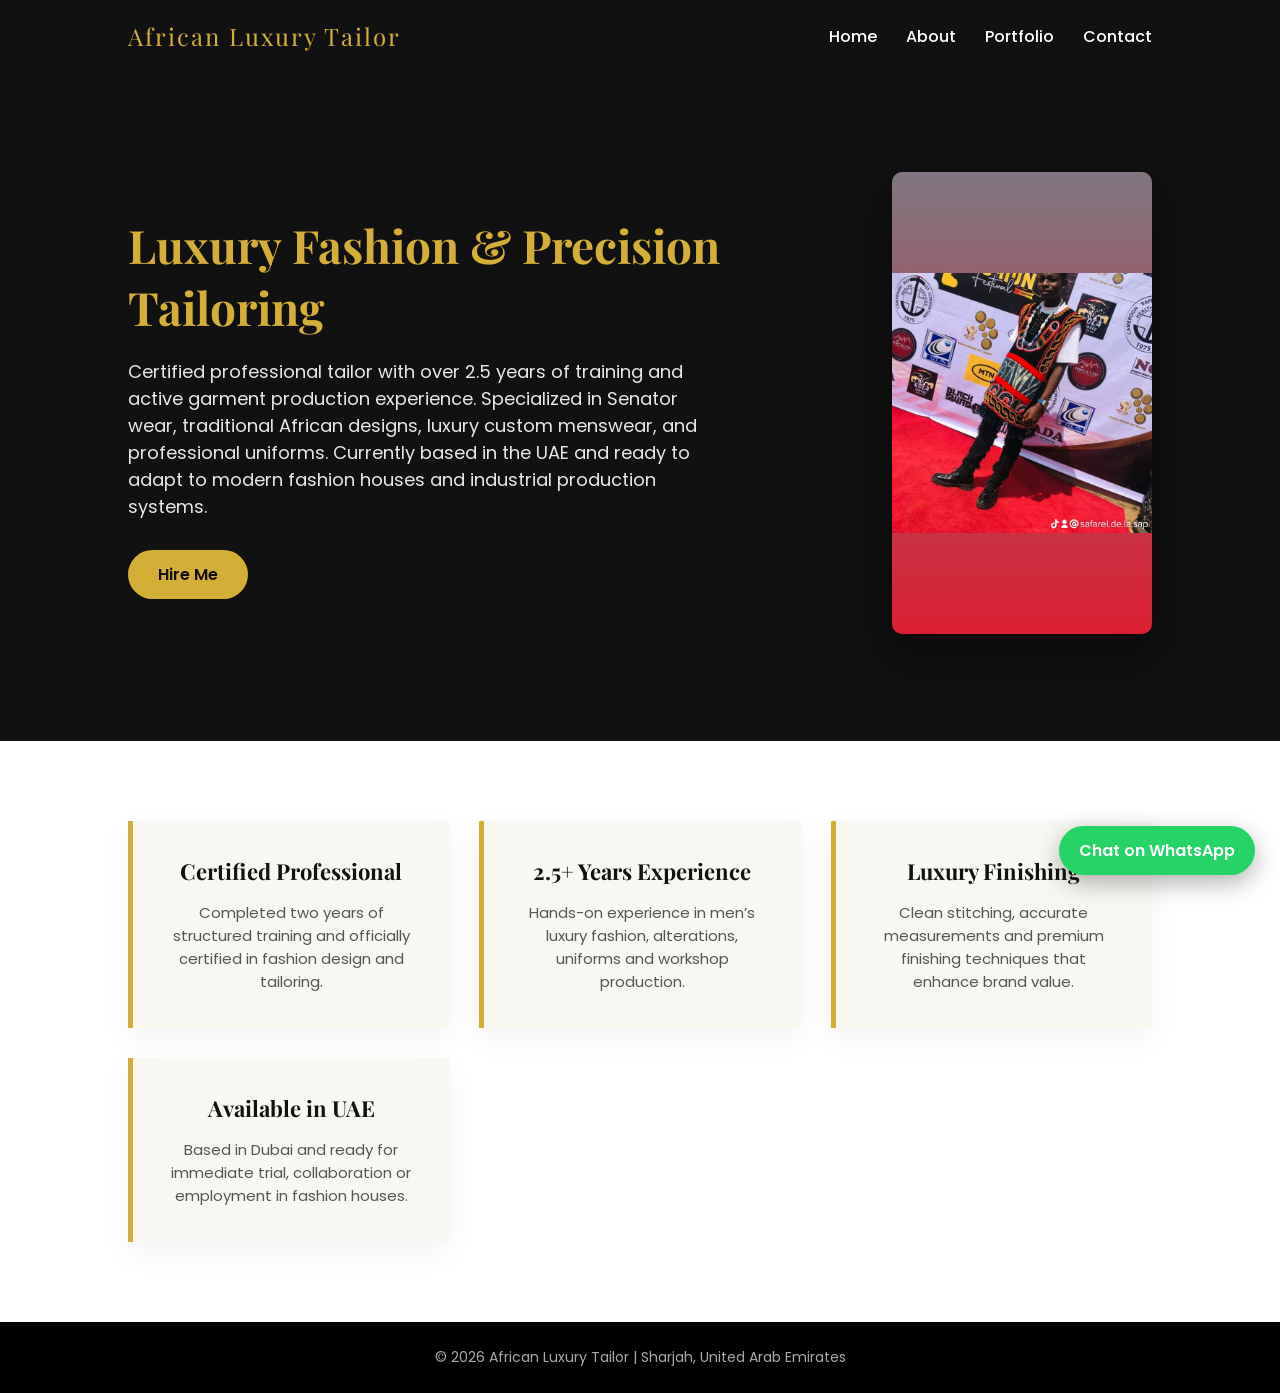
==== index.html @ 98f3fa02 "Add files via upload" ====
<!DOCTYPE html>
<html lang="en">
<head>
<meta charset="UTF-8">
<meta name="viewport" content="width=device-width, initial-scale=1.0">
<title>Professional African Tailor | Dubai</title>

<link rel="stylesheet" href="stile.css">

<link href="https://fonts.googleapis.com/css2?family=Playfair+Display:wght@600;700&family=Poppins:wght@300;400;500;600&display=swap" rel="stylesheet">
</head>

<body>

<header>
    <div class="logo">African Luxury Tailor</div>
    <nav>
        <a href="index.html">Home</a>
        <a href="about.html">About</a>
        <a href="portfolio.html">Portfolio</a>
        <a href="contact.html">Contact</a>
    </nav>
</header>

<section class="hero">
    <div class="hero-text">
        <h1>Luxury Fashion & Precision Tailoring</h1>
        <p>
            Certified professional tailor with over 2.5 years of training and active garment production experience. 
            Specialized in Senator wear, traditional African designs, luxury custom menswear, and professional uniforms. 
            Currently based in the UAE and ready to adapt to modern fashion houses and industrial production systems.
        </p>
        <a href="contact.html" class="btn">Hire Me</a>
    </div>

    <div class="hero-image">
        <!-- PUT YOUR IMAGE FILE NAME BELOW -->
        <img src="conference.jpg" alt="Professional Tailor">
    </div>
</section>

<section class="highlights">
    <div>
        <h3>Certified Professional</h3>
        <p>Completed two years of structured training and officially certified in fashion design and tailoring.</p>
    </div>

    <div>
        <h3>2.5+ Years Experience</h3>
        <p>Hands-on experience in men’s luxury fashion, alterations, uniforms and workshop production.</p>
    </div>

    <div>
        <h3>Luxury Finishing</h3>
        <p>Clean stitching, accurate measurements and premium finishing techniques that enhance brand value.</p>
    </div>

    <div>
        <h3>Available in UAE</h3>
        <p>Based in Dubai and ready for immediate trial, collaboration or employment in fashion houses.</p>
    </div>
</section>

<footer>
    <p>© 2026 African Luxury Tailor | Sharjah, United Arab Emirates</p>
</footer>

<a href="https://wa.me/971588642536
" class="whatsapp">Chat on WhatsApp</a>

</body>
</html>
---- stile.css ----
/* CONTACT HERO */
.contact-hero{
padding:100px 10%;
background:#111;
color:white;
text-align:center;
}

.contact-hero h1{
font-family:'Playfair Display', serif;
font-size:46px;
color:#d4af37;
margin-bottom:20px;
}

.contact-hero p{
font-size:18px;
opacity:0.9;
max-width:700px;
margin:auto;
}

/* CONTACT SECTION */
.contact-container{
display:grid;
grid-template-columns:1fr 1fr;
gap:60px;
padding:80px 10%;
background:#f5f2ea;
}

.contact-info{
background:white;
padding:40px;
border-left:5px solid #d4af37;
box-shadow:0 10px 30px rgba(0,0,0,0.05);
}

.contact-info h2{
font-family:'Playfair Display', serif;
margin-bottom:20px;
}

.contact-info p{
margin-bottom:15px;
color:#444;
}

.contact-form{
background:white;
padding:40px;
box-shadow:0 10px 30px rgba(0,0,0,0.05);
}

.contact-form h2{
font-family:'Playfair Display', serif;
margin-bottom:20px;
}

.contact-form form{
display:flex;
flex-direction:column;
}

.contact-form input,
.contact-form textarea{
margin-bottom:15px;
padding:12px;
border:1px solid #ddd;
border-radius:5px;
font-family:'Poppins', sans-serif;
}

.contact-form input:focus,
.contact-form textarea:focus{
outline:none;
border-color:#d4af37;
}

/* RESPONSIVE */
@media(max-width:900px){
.contact-container{
grid-template-columns:1fr;
}
}

/* PORTFOLIO HERO */
.portfolio-hero{
padding:100px 10%;
background:#111;
color:white;
text-align:center;
}

.portfolio-hero h1{
font-family:'Playfair Display', serif;
font-size:46px;
color:#d4af37;
margin-bottom:20px;
}

.portfolio-hero p{
max-width:800px;
margin:auto;
opacity:0.9;
font-size:18px;
}

/* PORTFOLIO GALLERY */
.portfolio{
padding:80px 10%;
background:#f5f2ea;
}

.gallery{
display:grid;
grid-template-columns:repeat(auto-fit,minmax(280px,1fr));
gap:30px;
}

.portfolio-item{
position:relative;
overflow:hidden;
border-radius:10px;
box-shadow:0 15px 40px rgba(0,0,0,0.1);
}

.portfolio-item img{
width:100%;
height:350px;
object-fit:cover;
display:block;
transition:0.4s;
}

.portfolio-item:hover img{
transform:scale(1.05);
}

.overlay{
position:absolute;
bottom:0;
left:0;
width:100%;
background:linear-gradient(to top, rgba(0,0,0,0.8), transparent);
color:white;
padding:20px;
opacity:0;
transition:0.4s;
}

.portfolio-item:hover .overlay{
opacity:1;
}

.overlay h3{
font-family:'Playfair Display', serif;
margin-bottom:8px;
color:#d4af37;
}

.overlay p{
font-size:14px;
}

*{
margin:0;
padding:0;
box-sizing:border-box;
}

body{
font-family:'Poppins', sans-serif;
background:#f5f2ea;
color:#222;
}

/* HEADER */
header{
display:flex;
justify-content:space-between;
align-items:center;
padding:20px 10%;
background:#111;
color:white;
}

.logo{
font-family:'Playfair Display', serif;
font-size:24px;
letter-spacing:2px;
color:#d4af37;
}

nav a{
color:white;
text-decoration:none;
margin-left:25px;
font-weight:500;
transition:0.3s;
}

nav a:hover{
color:#d4af37;
}

/* HERO SECTION */
.hero{
display:flex;
justify-content:space-between;
align-items:center;
padding:100px 10%;
background:#111;
color:white;
flex-wrap:wrap;
}

.hero-text{
max-width:600px;
}

.hero-text h1{
font-family:'Playfair Display', serif;
font-size:46px;
color:#d4af37;
margin-bottom:20px;
}

.hero-text p{
font-size:18px;
margin-bottom:30px;
opacity:0.9;
}

.btn{
display:inline-block;
padding:12px 30px;
background:#d4af37;
color:#111;
font-weight:600;
text-decoration:none;
border-radius:30px;
transition:0.3s;
}

.btn:hover{
background:white;
color:#111;
}

/* HERO IMAGE CONTROL */
.hero-image img{
width:260px;       /* CHANGE THIS VALUE IF YOU WANT */
height:auto;
object-fit:contain;
border-radius:10px;
box-shadow:0 20px 50px rgba(0,0,0,0.5);
}

/* HIGHLIGHTS */
.highlights{
display:grid;
grid-template-columns:repeat(auto-fit,minmax(250px,1fr));
gap:30px;
padding:80px 10%;
background:white;
text-align:center;
}

.highlights div{
background:#f9f7f1;
padding:35px;
border-left:5px solid #d4af37;
box-shadow:0 10px 30px rgba(0,0,0,0.05);
transition:0.3s;
}

.highlights div:hover{
transform:translateY(-8px);
}

.highlights h3{
font-family:'Playfair Display', serif;
margin-bottom:15px;
font-size:22px;
color:#111;
}

.highlights p{
color:#555;
font-size:15px;
}

/* FOOTER */
footer{
text-align:center;
padding:25px;
background:#000;
color:#aaa;
font-size:14px;
}

/* WHATSAPP FLOAT */
.whatsapp{
position:fixed;
bottom:25px;
right:25px;
background:#25D366;
color:white;
padding:12px 20px;
border-radius:30px;
text-decoration:none;
font-weight:600;
box-shadow:0 8px 25px rgba(0,0,0,0.3);
transition:0.3s;
}

.whatsapp:hover{
transform:scale(1.05);
}

/* RESPONSIVE */
@media(max-width:900px){

.hero{
flex-direction:column;
text-align:center;
}

.hero-image{
margin-top:40px;
}

.hero-text h1{
font-size:34px;
}

.hero-image img{
width:200px;
}

}
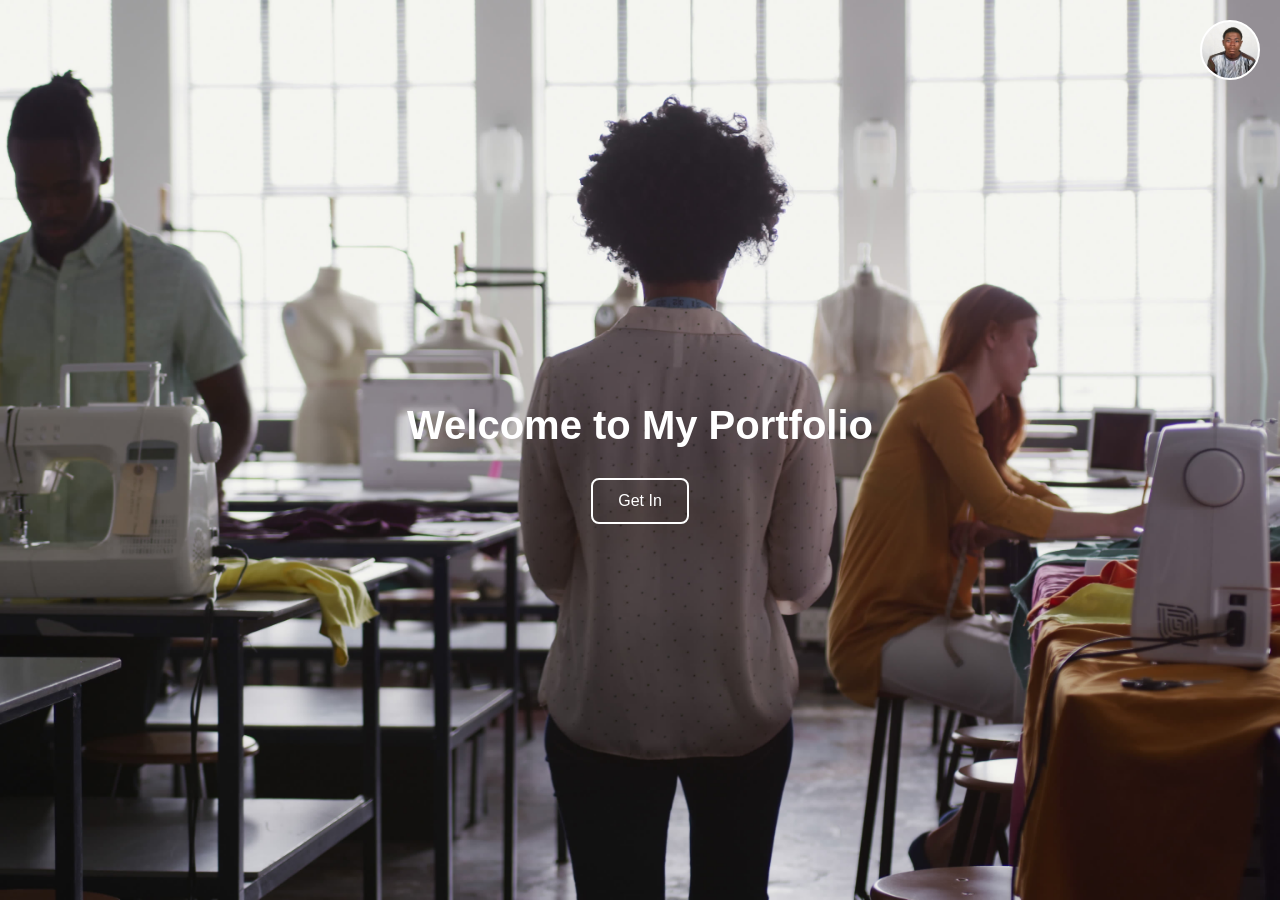
==== commit 1ffc6b77: "Update and rename raf.html to index.html" ====
--- a/index.html
+++ b/index.html
@@ -3,70 +3,19 @@
 <head>
 <meta charset="UTF-8">
 <meta name="viewport" content="width=device-width, initial-scale=1.0">
-<title>Professional African Tailor | Dubai</title>
-
-<link rel="stylesheet" href="stile.css">
-
-<link href="https://fonts.googleapis.com/css2?family=Playfair+Display:wght@600;700&family=Poppins:wght@300;400;500;600&display=swap" rel="stylesheet">
+<title>Portfolio</title>
+<link rel="stylesheet" href="raf.css">
 </head>
-
 <body>
 
-<header>
-    <div class="logo">African Luxury Tailor</div>
-    <nav>
-        <a href="index.html">Home</a>
-        <a href="about.html">About</a>
-        <a href="portfolio.html">Portfolio</a>
-        <a href="contact.html">Contact</a>
-    </nav>
-</header>
+<!-- Top-right photo button -->
+<input type="button" class="photo-btn" value="" title="Raphaito Tawatio Fopa">
 
-<section class="hero">
-    <div class="hero-text">
-        <h1>Luxury Fashion & Precision Tailoring</h1>
-        <p>
-            Certified professional tailor with over 2.5 years of training and active garment production experience. 
-            Specialized in Senator wear, traditional African designs, luxury custom menswear, and professional uniforms. 
-            Currently based in the UAE and ready to adapt to modern fashion houses and industrial production systems.
-        </p>
-        <a href="contact.html" class="btn">Hire Me</a>
-    </div>
-
-    <div class="hero-image">
-        <!-- PUT YOUR IMAGE FILE NAME BELOW -->
-        <img src="conference.jpg" alt="Professional Tailor">
-    </div>
-</section>
-
-<section class="highlights">
-    <div>
-        <h3>Certified Professional</h3>
-        <p>Completed two years of structured training and officially certified in fashion design and tailoring.</p>
-    </div>
-
-    <div>
-        <h3>2.5+ Years Experience</h3>
-        <p>Hands-on experience in men’s luxury fashion, alterations, uniforms and workshop production.</p>
-    </div>
-
-    <div>
-        <h3>Luxury Finishing</h3>
-        <p>Clean stitching, accurate measurements and premium finishing techniques that enhance brand value.</p>
-    </div>
-
-    <div>
-        <h3>Available in UAE</h3>
-        <p>Based in Dubai and ready for immediate trial, collaboration or employment in fashion houses.</p>
-    </div>
-</section>
-
-<footer>
-    <p>© 2026 African Luxury Tailor | Sharjah, United Arab Emirates</p>
-</footer>
-
-<a href="https://wa.me/971588642536
-" class="whatsapp">Chat on WhatsApp</a>
+<!-- Main centered div -->
+<div class="main">
+    <h1>Welcome to My Portfolio</h1>
+    <input type="button" value="Get In" onclick="location.href='home.html'"  class="btn">
+</div>
 
 </body>
-</html>+</html>
--- a/raf.css
+++ b/raf.css
@@ -0,0 +1,77 @@
+/* Full-page setup */
+body {
+    margin: 0;
+    height: 100vh;
+    display: flex;
+    justify-content: center;  /* horizontal center */
+    align-items: center;      /* vertical center */
+    position: relative;       /* for absolute children */
+    font-family: Arial, sans-serif;
+
+    /* Background image for the page */
+    background-image: url('shop.jpg'); /* replace with your image */
+    background-size: cover;
+    background-position: center;
+    background-repeat: no-repeat;
+}
+
+/* Main centered div - NO background, just text and button */
+.main {
+    text-align: center;
+}
+
+/* Welcome text */
+.main h1 {
+    color: #fff; /* white text */
+    font-size: 40px;
+    margin-bottom: 30px;
+}
+
+/* Get In button - transparent with white text and border */
+.btn {
+    background: transparent;
+    color: #fff;
+    padding: 12px 25px;
+    border: 2px solid #fff;
+    cursor: pointer;
+    font-size: 16px;
+    border-radius: 8px;
+    transition: all 0.3s ease;
+}
+
+.btn:hover {
+    background: rgba(255, 255, 255, 0.1);
+}
+
+/* Top-right photo button */
+.photo-btn {
+    position: absolute;
+    top: 20px;
+    right: 20px;
+    width: 60px;
+    height: 60px;
+    border: 2px solid #fff;  /* white border */
+    border-radius: 50%;
+    cursor: pointer;
+
+    /* Replace with your actual photo */
+    background: url('web.jpg') no-repeat center center;
+    background-size: cover;
+}
+
+/* Responsive adjustments */
+@media screen and (max-width: 600px) {
+    .main h1 {
+        font-size: 28px;
+    }
+    .btn {
+        padding: 10px 20px;
+        font-size: 14px;
+    }
+    .photo-btn {
+        width: 50px;
+        height: 50px;
+        top: 15px;
+        right: 15px;
+    }
+}
